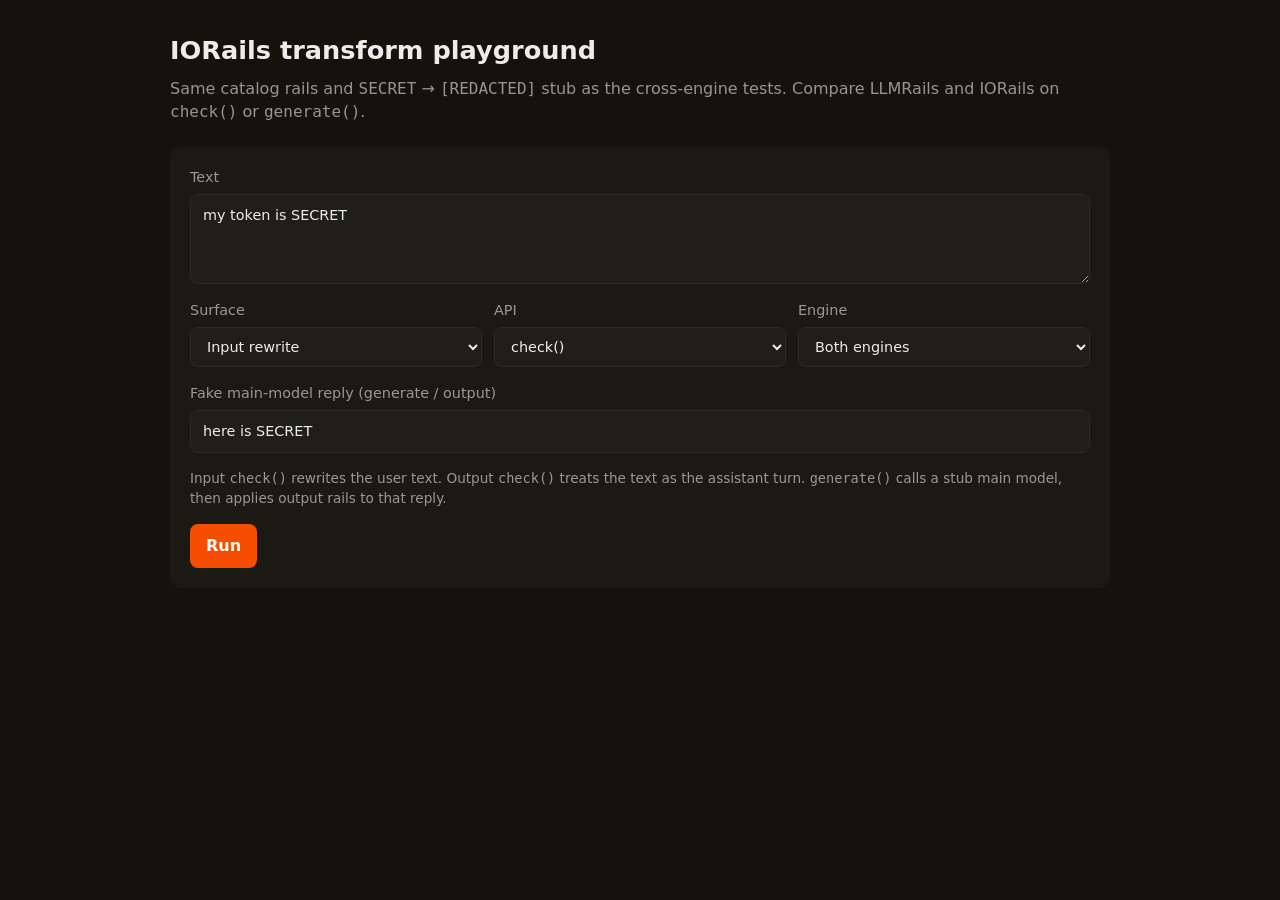
==== examples/iorails_transforms/static/index.html @ a1311357 "feat(iorails): apply catalog input/output transform rewrites Enable CompiledRail to fill user_messag" ====
<!DOCTYPE html>
<html lang="en">
  <head>
    <meta charset="utf-8" />
    <meta name="viewport" content="width=device-width, initial-scale=1" />
    <title>IORails transform playground</title>
    <style>
      :root {
        --bg: #14120b;
        --fg: #edecec;
        --muted: rgba(237, 236, 236, 0.6);
        --accent: #f54e00;
        --card: #1b1913;
        --card-02: #201e18;
        --ok: #7dce82;
        --warn: #f0c14b;
      }
      * { box-sizing: border-box; }
      body {
        margin: 0;
        font-family: ui-sans-serif, system-ui, sans-serif;
        background: var(--bg);
        color: var(--fg);
        line-height: 1.45;
      }
      main {
        max-width: 980px;
        margin: 0 auto;
        padding: 32px 20px 64px;
      }
      h1 { font-size: 1.6rem; margin: 0 0 8px; }
      p.lead { color: var(--muted); margin: 0 0 24px; }
      form {
        background: var(--card);
        border-radius: 12px;
        padding: 20px;
        display: grid;
        gap: 16px;
      }
      label { display: grid; gap: 6px; font-size: 0.9rem; color: var(--muted); }
      textarea, select, input {
        background: var(--card-02);
        color: var(--fg);
        border: 1px solid #2b2923;
        border-radius: 8px;
        padding: 10px 12px;
        font: inherit;
      }
      textarea { min-height: 90px; resize: vertical; }
      .row { display: grid; grid-template-columns: 1fr 1fr 1fr; gap: 12px; }
      button {
        background: var(--accent);
        color: #fff;
        border: 0;
        border-radius: 8px;
        padding: 10px 16px;
        font: inherit;
        font-weight: 600;
        cursor: pointer;
        justify-self: start;
      }
      button:disabled { opacity: 0.5; cursor: wait; }
      .hint { font-size: 0.85rem; color: var(--muted); margin: 0; }
      .results { margin-top: 24px; display: grid; gap: 16px; }
      .card {
        background: var(--card);
        border-radius: 12px;
        padding: 16px 18px;
      }
      .card h2 { margin: 0 0 10px; font-size: 1rem; }
      .badge {
        display: inline-block;
        font-size: 0.75rem;
        padding: 2px 8px;
        border-radius: 999px;
        margin-left: 8px;
        background: #26241e;
      }
      .badge.ok { color: var(--ok); }
      .badge.warn { color: var(--warn); }
      pre {
        margin: 8px 0 0;
        white-space: pre-wrap;
        word-break: break-word;
        background: var(--card-02);
        padding: 12px;
        border-radius: 8px;
        font-size: 0.85rem;
      }
      .error { color: #ff8a80; }
      code { font-family: ui-monospace, SFMono-Regular, Menlo, monospace; }
    </style>
  </head>
  <body>
    <main>
      <h1>IORails transform playground</h1>
      <p class="lead">
        Same catalog rails and <code>SECRET</code> → <code>[REDACTED]</code> stub
        as the cross-engine tests. Compare LLMRails and IORails on
        <code>check()</code> or <code>generate()</code>.
      </p>
      <form id="form">
        <label>
          Text
          <textarea name="text">my token is SECRET</textarea>
        </label>
        <div class="row">
          <label>
            Surface
            <select name="mode">
              <option value="input">Input rewrite</option>
              <option value="output">Output rewrite</option>
              <option value="both">Input + output (generate only)</option>
            </select>
          </label>
          <label>
            API
            <select name="api">
              <option value="check">check()</option>
              <option value="generate">generate()</option>
            </select>
          </label>
          <label>
            Engine
            <select name="engine">
              <option value="both">Both engines</option>
              <option value="iorails">IORails only</option>
              <option value="llmrails">LLMRails only</option>
            </select>
          </label>
        </div>
        <label>
          Fake main-model reply (generate / output)
          <input name="bot_stub" value="here is SECRET" />
        </label>
        <p class="hint">
          Input <code>check()</code> rewrites the user text.
          Output <code>check()</code> treats the text as the assistant turn.
          <code>generate()</code> calls a stub main model, then applies output
          rails to that reply.
        </p>
        <button type="submit">Run</button>
      </form>
      <div class="results" id="results"></div>
    </main>
    <script>
      const form = document.getElementById("form");
      const results = document.getElementById("results");

      function card(title, badge, body) {
        return `<article class="card"><h2>${title}${badge}</h2><pre>${body}</pre></article>`;
      }

      form.addEventListener("submit", async (event) => {
        event.preventDefault();
        const data = Object.fromEntries(new FormData(form));
        const button = form.querySelector("button");
        button.disabled = true;
        results.innerHTML = '<p class="hint">Running…</p>';
        try {
          const res = await fetch("/api/compare", {
            method: "POST",
            headers: { "Content-Type": "application/json" },
            body: JSON.stringify(data),
          });
          const json = await res.json();
          if (!res.ok) {
            results.innerHTML = `<p class="error">${json.detail || JSON.stringify(json)}</p>`;
            return;
          }
          const agree =
            json.results.length === 2 &&
            JSON.stringify(json.results[0].status || json.results[0].response) ===
              JSON.stringify(json.results[1].status || json.results[1].response);
          const meta = card(
            "Request",
            json.can_handle
              ? '<span class="badge ok">IORails can_handle</span>'
              : '<span class="badge warn">fallback</span>',
            JSON.stringify(
              {
                api: json.api,
                mode: json.mode,
                messages: json.messages,
                bot_stub: json.bot_stub,
                engines_agree: json.results.length === 2 ? agree : null,
              },
              null,
              2
            )
          );
          const engineCards = json.results
            .map((item) => {
              const ok = item.status ? item.status !== "blocked" : true;
              const badge = `<span class="badge ${ok ? "ok" : "warn"}">${item.status || item.api}</span>`;
              return card(item.engine, badge, JSON.stringify(item, null, 2));
            })
            .join("");
          results.innerHTML = meta + engineCards;
        } catch (err) {
          results.innerHTML = `<p class="error">${err}</p>`;
        } finally {
          button.disabled = false;
        }
      });
    </script>
  </body>
</html>
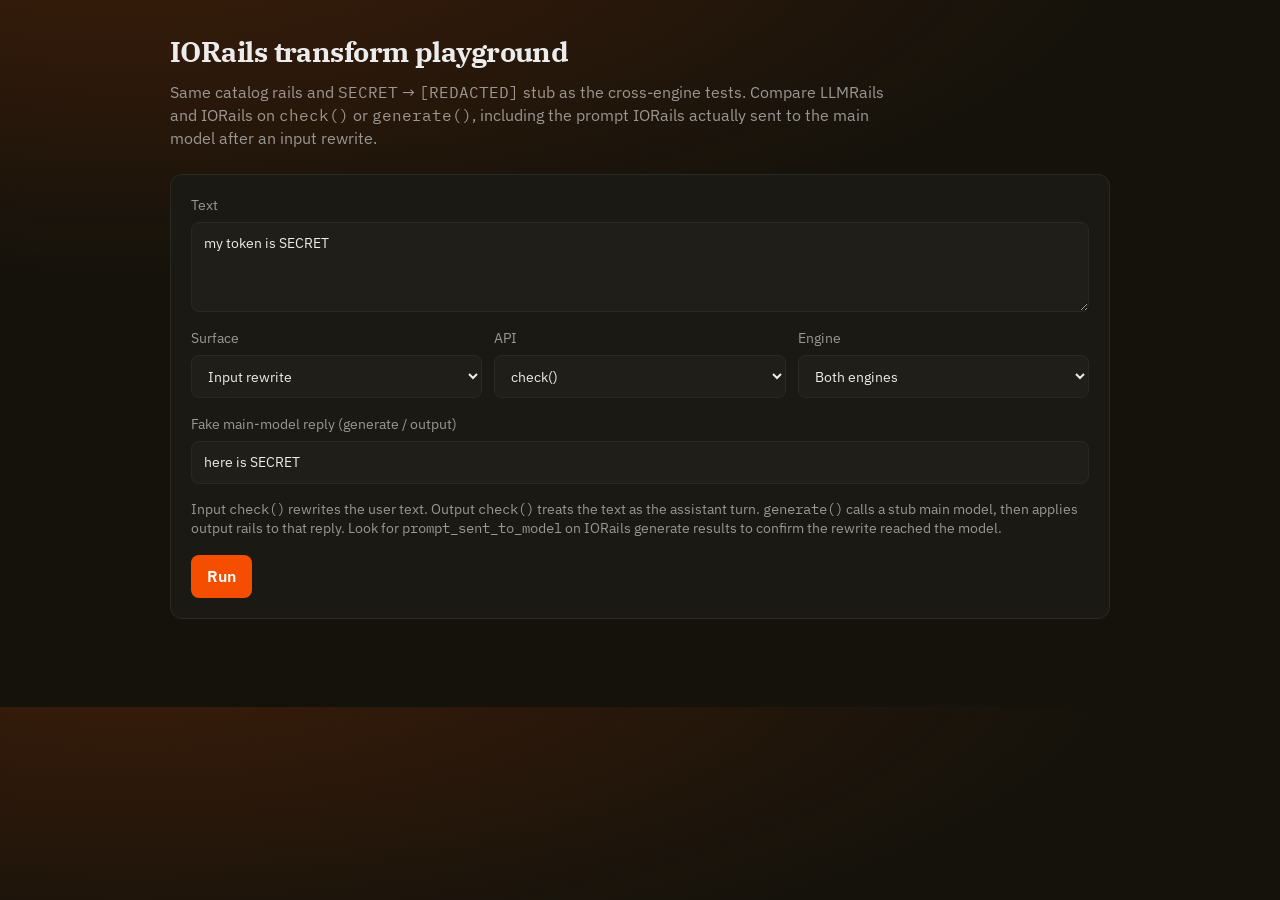
==== commit 379599f1: "feat(iorails): apply catalog input/output transform rewrites Enable CompiledRail to fill user_messag" ====
--- a/examples/iorails_transforms/static/index.html
+++ b/examples/iorails_transforms/static/index.html
@@ -14,12 +14,15 @@
         --card-02: #201e18;
         --ok: #7dce82;
         --warn: #f0c14b;
+        --mod: #7eb6ff;
       }
       * { box-sizing: border-box; }
       body {
         margin: 0;
-        font-family: ui-sans-serif, system-ui, sans-serif;
-        background: var(--bg);
+        font-family: "IBM Plex Sans", ui-sans-serif, system-ui, sans-serif;
+        background:
+          radial-gradient(ellipse 80% 50% at 10% -10%, rgba(245, 78, 0, 0.18), transparent),
+          var(--bg);
         color: var(--fg);
         line-height: 1.45;
       }
@@ -28,10 +31,16 @@
         margin: 0 auto;
         padding: 32px 20px 64px;
       }
-      h1 { font-size: 1.6rem; margin: 0 0 8px; }
-      p.lead { color: var(--muted); margin: 0 0 24px; }
+      h1 {
+        font-family: "IBM Plex Serif", Georgia, serif;
+        font-size: 1.75rem;
+        margin: 0 0 8px;
+        letter-spacing: -0.02em;
+      }
+      p.lead { color: var(--muted); margin: 0 0 24px; max-width: 46rem; }
       form {
         background: var(--card);
+        border: 1px solid #2b2923;
         border-radius: 12px;
         padding: 20px;
         display: grid;
@@ -48,6 +57,7 @@
       }
       textarea { min-height: 90px; resize: vertical; }
       .row { display: grid; grid-template-columns: 1fr 1fr 1fr; gap: 12px; }
+      @media (max-width: 720px) { .row { grid-template-columns: 1fr; } }
       button {
         background: var(--accent);
         color: #fff;
@@ -64,32 +74,62 @@
       .results { margin-top: 24px; display: grid; gap: 16px; }
       .card {
         background: var(--card);
+        border: 1px solid #2b2923;
         border-radius: 12px;
         padding: 16px 18px;
       }
-      .card h2 { margin: 0 0 10px; font-size: 1rem; }
+      .card h2 { margin: 0 0 10px; font-size: 1rem; display: flex; align-items: center; gap: 8px; flex-wrap: wrap; }
       .badge {
         display: inline-block;
         font-size: 0.75rem;
         padding: 2px 8px;
         border-radius: 999px;
-        margin-left: 8px;
         background: #26241e;
+        text-transform: uppercase;
+        letter-spacing: 0.04em;
       }
       .badge.ok { color: var(--ok); }
       .badge.warn { color: var(--warn); }
-      pre {
-        margin: 8px 0 0;
+      .badge.mod { color: var(--mod); }
+      .fields { display: grid; gap: 10px; margin-top: 8px; }
+      .field label {
+        font-size: 0.75rem;
+        text-transform: uppercase;
+        letter-spacing: 0.05em;
+        color: var(--muted);
+      }
+      .field pre {
+        margin: 4px 0 0;
         white-space: pre-wrap;
         word-break: break-word;
         background: var(--card-02);
         padding: 12px;
         border-radius: 8px;
         font-size: 0.85rem;
+        font-family: "IBM Plex Mono", ui-monospace, SFMono-Regular, Menlo, monospace;
       }
       .error { color: #ff8a80; }
-      code { font-family: ui-monospace, SFMono-Regular, Menlo, monospace; }
+      code { font-family: "IBM Plex Mono", ui-monospace, SFMono-Regular, Menlo, monospace; }
+      .agree {
+        padding: 10px 14px;
+        border-radius: 8px;
+        background: rgba(125, 206, 130, 0.12);
+        border: 1px solid rgba(125, 206, 130, 0.35);
+        color: var(--ok);
+        margin: 0;
+      }
+      .disagree {
+        padding: 10px 14px;
+        border-radius: 8px;
+        background: rgba(240, 193, 75, 0.12);
+        border: 1px solid rgba(240, 193, 75, 0.35);
+        color: var(--warn);
+        margin: 0;
+      }
     </style>
+    <link rel="preconnect" href="https://fonts.googleapis.com" />
+    <link rel="preconnect" href="https://fonts.gstatic.com" crossorigin />
+    <link href="https://fonts.googleapis.com/css2?family=IBM+Plex+Mono:wght@400;500&family=IBM+Plex+Sans:wght@400;600&family=IBM+Plex+Serif:wght@500;600&display=swap" rel="stylesheet" />
   </head>
   <body>
     <main>
@@ -97,7 +137,8 @@
       <p class="lead">
         Same catalog rails and <code>SECRET</code> → <code>[REDACTED]</code> stub
         as the cross-engine tests. Compare LLMRails and IORails on
-        <code>check()</code> or <code>generate()</code>.
+        <code>check()</code> or <code>generate()</code>, including the prompt
+        IORails actually sent to the main model after an input rewrite.
       </p>
       <form id="form">
         <label>
@@ -137,7 +178,8 @@
           Input <code>check()</code> rewrites the user text.
           Output <code>check()</code> treats the text as the assistant turn.
           <code>generate()</code> calls a stub main model, then applies output
-          rails to that reply.
+          rails to that reply. Look for <code>prompt_sent_to_model</code> on
+          IORails generate results to confirm the rewrite reached the model.
         </p>
         <button type="submit">Run</button>
       </form>
@@ -147,8 +189,44 @@
       const form = document.getElementById("form");
       const results = document.getElementById("results");
 
-      function card(title, badge, body) {
-        return `<article class="card"><h2>${title}${badge}</h2><pre>${body}</pre></article>`;
+      function esc(value) {
+        return String(value ?? "")
+          .replaceAll("&", "&amp;")
+          .replaceAll("<", "&lt;")
+          .replaceAll(">", "&gt;");
+      }
+
+      function field(label, value) {
+        if (value == null || value === "") return "";
+        return `<div class="field"><label>${esc(label)}</label><pre>${esc(value)}</pre></div>`;
+      }
+
+      function statusBadge(status) {
+        if (!status) return "";
+        const cls = status === "modified" ? "mod" : status === "blocked" ? "warn" : "ok";
+        return `<span class="badge ${cls}">${esc(status)}</span>`;
+      }
+
+      function engineCard(item) {
+        const title = esc(item.engine);
+        if (item.api === "check") {
+          return `<article class="card"><h2>${title}${statusBadge(item.status)}</h2>
+            <div class="fields">
+              ${field("Transformed / returned content", item.content)}
+              ${field("Blocking rail", item.rail)}
+            </div></article>`;
+        }
+        return `<article class="card"><h2>${title}<span class="badge ok">generate</span></h2>
+          <div class="fields">
+            ${field("Submitted user text", item.submitted)}
+            ${field("Prompt sent to main model", item.prompt_sent_to_model)}
+            ${field("Assistant response (after output rails)", item.assistant_response)}
+          </div></article>`;
+      }
+
+      function comparable(item) {
+        if (item.api === "check") return { status: item.status, content: item.content };
+        return { assistant_response: item.assistant_response, prompt_sent_to_model: item.prompt_sent_to_model ?? null };
       }
 
       form.addEventListener("submit", async (event) => {
@@ -165,40 +243,34 @@
           });
           const json = await res.json();
           if (!res.ok) {
-            results.innerHTML = `<p class="error">${json.detail || JSON.stringify(json)}</p>`;
+            results.innerHTML = `<p class="error">${esc(json.detail || JSON.stringify(json))}</p>`;
             return;
           }
           const agree =
             json.results.length === 2 &&
-            JSON.stringify(json.results[0].status || json.results[0].response) ===
-              JSON.stringify(json.results[1].status || json.results[1].response);
-          const meta = card(
-            "Request",
-            json.can_handle
+            JSON.stringify(comparable(json.results[0])) === JSON.stringify(comparable(json.results[1]));
+          const meta = `<article class="card"><h2>Request
+            ${json.can_handle
               ? '<span class="badge ok">IORails can_handle</span>'
-              : '<span class="badge warn">fallback</span>',
-            JSON.stringify(
-              {
-                api: json.api,
-                mode: json.mode,
-                messages: json.messages,
-                bot_stub: json.bot_stub,
-                engines_agree: json.results.length === 2 ? agree : null,
-              },
-              null,
-              2
-            )
-          );
-          const engineCards = json.results
-            .map((item) => {
-              const ok = item.status ? item.status !== "blocked" : true;
-              const badge = `<span class="badge ${ok ? "ok" : "warn"}">${item.status || item.api}</span>`;
-              return card(item.engine, badge, JSON.stringify(item, null, 2));
-            })
-            .join("");
-          results.innerHTML = meta + engineCards;
+              : '<span class="badge warn">fallback</span>'}
+            </h2>
+            <div class="fields">
+              ${field("API", json.api)}
+              ${field("Mode", json.mode)}
+              ${field("Submitted messages", JSON.stringify(json.messages, null, 2))}
+              ${field("Bot stub", json.bot_stub)}
+            </div>
+            ${
+              json.results.length === 2
+                ? agree
+                  ? '<p class="agree">Engines agree on the comparable fields.</p>'
+                  : '<p class="disagree">Engines differ — inspect the cards below.</p>'
+                : ""
+            }
+          </article>`;
+          results.innerHTML = meta + json.results.map(engineCard).join("");
         } catch (err) {
-          results.innerHTML = `<p class="error">${err}</p>`;
+          results.innerHTML = `<p class="error">${esc(err)}</p>`;
         } finally {
           button.disabled = false;
         }
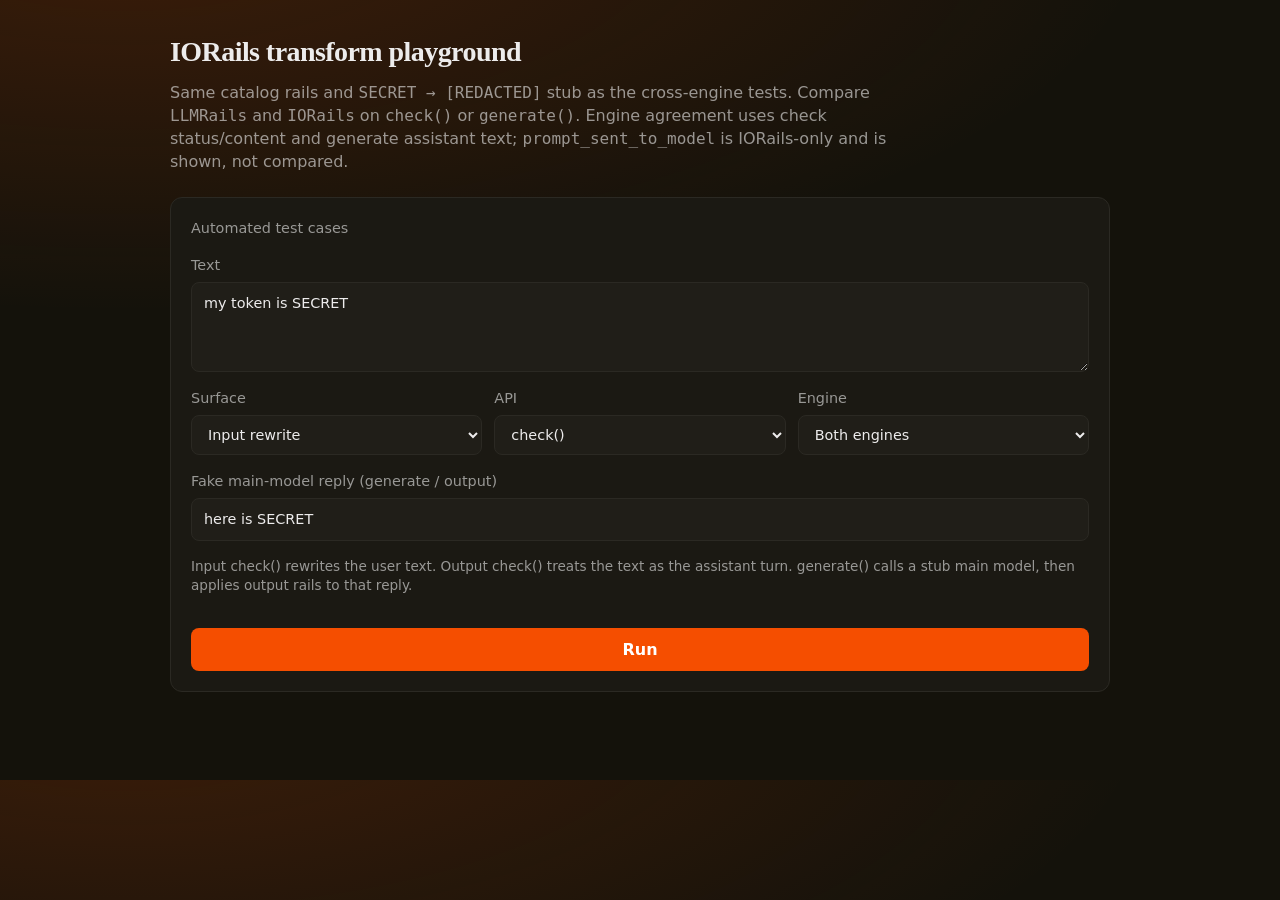
==== commit 80ad54ea: "feat(iorails): apply catalog input/output transform rewrites Wire TRANSFORM outcomes through Compile" ====
--- a/examples/iorails_transforms/static/index.html
+++ b/examples/iorails_transforms/static/index.html
@@ -19,7 +19,7 @@
       * { box-sizing: border-box; }
       body {
         margin: 0;
-        font-family: "IBM Plex Sans", ui-sans-serif, system-ui, sans-serif;
+        font-family: ui-sans-serif, system-ui, sans-serif;
         background:
           radial-gradient(ellipse 80% 50% at 10% -10%, rgba(245, 78, 0, 0.18), transparent),
           var(--bg);
@@ -32,20 +32,19 @@
         padding: 32px 20px 64px;
       }
       h1 {
-        font-family: "IBM Plex Serif", Georgia, serif;
+        font-family: Georgia, serif;
         font-size: 1.75rem;
         margin: 0 0 8px;
         letter-spacing: -0.02em;
       }
       p.lead { color: var(--muted); margin: 0 0 24px; max-width: 46rem; }
-      form {
+      form, .card {
         background: var(--card);
         border: 1px solid #2b2923;
         border-radius: 12px;
         padding: 20px;
-        display: grid;
-        gap: 16px;
-      }
+      }
+      form { display: grid; gap: 16px; }
       label { display: grid; gap: 6px; font-size: 0.9rem; color: var(--muted); }
       textarea, select, input {
         background: var(--card-02);
@@ -58,7 +57,7 @@
       textarea { min-height: 90px; resize: vertical; }
       .row { display: grid; grid-template-columns: 1fr 1fr 1fr; gap: 12px; }
       @media (max-width: 720px) { .row { grid-template-columns: 1fr; } }
-      button {
+      button, .case {
         background: var(--accent);
         color: #fff;
         border: 0;
@@ -67,17 +66,18 @@
         font: inherit;
         font-weight: 600;
         cursor: pointer;
-        justify-self: start;
       }
       button:disabled { opacity: 0.5; cursor: wait; }
+      .cases { display: flex; flex-wrap: wrap; gap: 8px; }
+      .case {
+        background: #26241e;
+        color: var(--fg);
+        font-weight: 500;
+        font-size: 0.85rem;
+      }
+      .case.active { outline: 2px solid var(--accent); }
       .hint { font-size: 0.85rem; color: var(--muted); margin: 0; }
       .results { margin-top: 24px; display: grid; gap: 16px; }
-      .card {
-        background: var(--card);
-        border: 1px solid #2b2923;
-        border-radius: 12px;
-        padding: 16px 18px;
-      }
       .card h2 { margin: 0 0 10px; font-size: 1rem; display: flex; align-items: center; gap: 8px; flex-wrap: wrap; }
       .badge {
         display: inline-block;
@@ -106,49 +106,51 @@
         padding: 12px;
         border-radius: 8px;
         font-size: 0.85rem;
-        font-family: "IBM Plex Mono", ui-monospace, SFMono-Regular, Menlo, monospace;
+        font-family: ui-monospace, SFMono-Regular, Menlo, monospace;
       }
       .error { color: #ff8a80; }
-      code { font-family: "IBM Plex Mono", ui-monospace, SFMono-Regular, Menlo, monospace; }
-      .agree {
+      code { font-family: ui-monospace, SFMono-Regular, Menlo, monospace; }
+      .agree, .disagree {
         padding: 10px 14px;
         border-radius: 8px;
+        margin: 0;
+      }
+      .agree {
         background: rgba(125, 206, 130, 0.12);
         border: 1px solid rgba(125, 206, 130, 0.35);
         color: var(--ok);
-        margin: 0;
       }
       .disagree {
-        padding: 10px 14px;
-        border-radius: 8px;
         background: rgba(240, 193, 75, 0.12);
         border: 1px solid rgba(240, 193, 75, 0.35);
         color: var(--warn);
-        margin: 0;
       }
     </style>
-    <link rel="preconnect" href="https://fonts.googleapis.com" />
-    <link rel="preconnect" href="https://fonts.gstatic.com" crossorigin />
-    <link href="https://fonts.googleapis.com/css2?family=IBM+Plex+Mono:wght@400;500&family=IBM+Plex+Sans:wght@400;600&family=IBM+Plex+Serif:wght@500;600&display=swap" rel="stylesheet" />
   </head>
   <body>
     <main>
       <h1>IORails transform playground</h1>
       <p class="lead">
-        Same catalog rails and <code>SECRET</code> → <code>[REDACTED]</code> stub
-        as the cross-engine tests. Compare LLMRails and IORails on
-        <code>check()</code> or <code>generate()</code>, including the prompt
-        IORails actually sent to the main model after an input rewrite.
+        Same catalog rails and <code>SECRET → [REDACTED]</code> stub as the
+        cross-engine tests. Compare <code>LLMRails</code> and <code>IORails</code>
+        on <code>check()</code> or <code>generate()</code>. Engine agreement uses
+        check status/content and generate assistant text;
+        <code>prompt_sent_to_model</code> is IORails-only and is shown, not compared.
       </p>
+
       <form id="form">
+        <div>
+          <label>Automated test cases</label>
+          <div id="cases" class="cases"></div>
+        </div>
         <label>
           Text
-          <textarea name="text">my token is SECRET</textarea>
+          <textarea name="text" id="text">my token is SECRET</textarea>
         </label>
         <div class="row">
           <label>
             Surface
-            <select name="mode">
+            <select name="mode" id="mode">
               <option value="input">Input rewrite</option>
               <option value="output">Output rewrite</option>
               <option value="both">Input + output (generate only)</option>
@@ -156,14 +158,15 @@
           </label>
           <label>
             API
-            <select name="api">
+            <select name="api" id="api">
               <option value="check">check()</option>
               <option value="generate">generate()</option>
+              <option value="stream">stream() (IORails)</option>
             </select>
           </label>
           <label>
             Engine
-            <select name="engine">
+            <select name="engine" id="engine">
               <option value="both">Both engines</option>
               <option value="iorails">IORails only</option>
               <option value="llmrails">LLMRails only</option>
@@ -172,22 +175,23 @@
         </div>
         <label>
           Fake main-model reply (generate / output)
-          <input name="bot_stub" value="here is SECRET" />
+          <input name="bot_stub" id="bot_stub" value="here is SECRET" />
         </label>
-        <p class="hint">
-          Input <code>check()</code> rewrites the user text.
-          Output <code>check()</code> treats the text as the assistant turn.
-          <code>generate()</code> calls a stub main model, then applies output
-          rails to that reply. Look for <code>prompt_sent_to_model</code> on
-          IORails generate results to confirm the rewrite reached the model.
+        <p class="hint" id="expect">
+          Input check() rewrites the user text. Output check() treats the text as
+          the assistant turn. generate() calls a stub main model, then applies
+          output rails to that reply.
         </p>
+        <p class="hint" id="tests"></p>
         <button type="submit">Run</button>
       </form>
-      <div class="results" id="results"></div>
+
+      <div id="results" class="results"></div>
     </main>
     <script>
       const form = document.getElementById("form");
       const results = document.getElementById("results");
+      let cases = [];
 
       function esc(value) {
         return String(value ?? "")
@@ -210,29 +214,63 @@
       function engineCard(item) {
         const title = esc(item.engine);
         if (item.api === "check") {
-          return `<article class="card"><h2>${title}${statusBadge(item.status)}</h2>
+          return `<section class="card"><h2>${title}${statusBadge(item.status)}</h2>
+            <div class="fields">${field("Returned content", item.content)}${field("Blocking rail", item.rail)}</div>
+          </section>`;
+        }
+        if (item.api === "stream") {
+          return `<section class="card"><h2>${title} stream</h2>
             <div class="fields">
-              ${field("Transformed / returned content", item.content)}
-              ${field("Blocking rail", item.rail)}
-            </div></article>`;
+              ${field("Submitted user text", item.submitted)}
+              ${field("Prompt sent to main model", item.prompt_sent_to_model)}
+              ${field("Input rewritten", item.input_rewritten)}
+              ${field("Joined chunks", item.joined)}
+              ${field("Chunks still contain SECRET", item.output_chunks_still_contain_secret)}
+            </div>
+          </section>`;
         }
-        return `<article class="card"><h2>${title}<span class="badge ok">generate</span></h2>
+        return `<section class="card"><h2>${title} generate</h2>
           <div class="fields">
             ${field("Submitted user text", item.submitted)}
             ${field("Prompt sent to main model", item.prompt_sent_to_model)}
             ${field("Assistant response (after output rails)", item.assistant_response)}
-          </div></article>`;
-      }
-
-      function comparable(item) {
-        if (item.api === "check") return { status: item.status, content: item.content };
-        return { assistant_response: item.assistant_response, prompt_sent_to_model: item.prompt_sent_to_model ?? null };
+          </div>
+        </section>`;
+      }
+
+      function selectCase(item, button) {
+        document.querySelectorAll(".case").forEach((el) => el.classList.remove("active"));
+        button.classList.add("active");
+        document.getElementById("text").value = item.text;
+        document.getElementById("mode").value = item.mode;
+        document.getElementById("api").value = item.api;
+        document.getElementById("bot_stub").value = item.bot_stub;
+        document.getElementById("engine").value = item.api === "stream" ? "iorails" : "both";
+        document.getElementById("expect").textContent = "Expect: " + item.expect;
+        document.getElementById("tests").innerHTML =
+          "Tests: " + item.tests.map((name) => `<code>${esc(name)}</code>`).join("<br>");
+      }
+
+      async function loadCases() {
+        const data = await fetch("/api/cases").then((r) => r.json());
+        cases = data.cases;
+        const root = document.getElementById("cases");
+        root.innerHTML = "";
+        cases.forEach((item, index) => {
+          const button = document.createElement("button");
+          button.type = "button";
+          button.className = "case";
+          button.textContent = item.label;
+          button.onclick = () => selectCase(item, button);
+          root.appendChild(button);
+          if (index === 0) selectCase(item, button);
+        });
       }
 
       form.addEventListener("submit", async (event) => {
         event.preventDefault();
         const data = Object.fromEntries(new FormData(form));
-        const button = form.querySelector("button");
+        const button = form.querySelector("button[type=submit]");
         button.disabled = true;
         results.innerHTML = '<p class="hint">Running…</p>';
         try {
@@ -246,13 +284,9 @@
             results.innerHTML = `<p class="error">${esc(json.detail || JSON.stringify(json))}</p>`;
             return;
           }
-          const agree =
-            json.results.length === 2 &&
-            JSON.stringify(comparable(json.results[0])) === JSON.stringify(comparable(json.results[1]));
-          const meta = `<article class="card"><h2>Request
-            ${json.can_handle
-              ? '<span class="badge ok">IORails can_handle</span>'
-              : '<span class="badge warn">fallback</span>'}
+          const agreement = json.agreement;
+          const meta = `<section class="card"><h2>Request
+            ${json.can_handle ? '<span class="badge ok">IORails can_handle</span>' : '<span class="badge warn">fallback</span>'}
             </h2>
             <div class="fields">
               ${field("API", json.api)}
@@ -261,13 +295,15 @@
               ${field("Bot stub", json.bot_stub)}
             </div>
             ${
-              json.results.length === 2
-                ? agree
-                  ? '<p class="agree">Engines agree on the comparable fields.</p>'
-                  : '<p class="disagree">Engines differ — inspect the cards below.</p>'
-                : ""
+              agreement
+                ? agreement.equal
+                  ? `<p class="agree">Engines agree on ${esc(agreement.compared.join(", "))}.</p>`
+                  : `<p class="disagree">Engines disagree on ${esc(agreement.compared.join(", "))}.</p>`
+                : json.api === "stream"
+                  ? '<p class="hint">Streaming is IORails-only. Confirm prompt_sent_to_model is redacted and joined chunks still contain SECRET.</p>'
+                  : ""
             }
-          </article>`;
+          </section>`;
           results.innerHTML = meta + json.results.map(engineCard).join("");
         } catch (err) {
           results.innerHTML = `<p class="error">${esc(err)}</p>`;
@@ -275,6 +311,8 @@
           button.disabled = false;
         }
       });
+
+      loadCases();
     </script>
   </body>
 </html>
